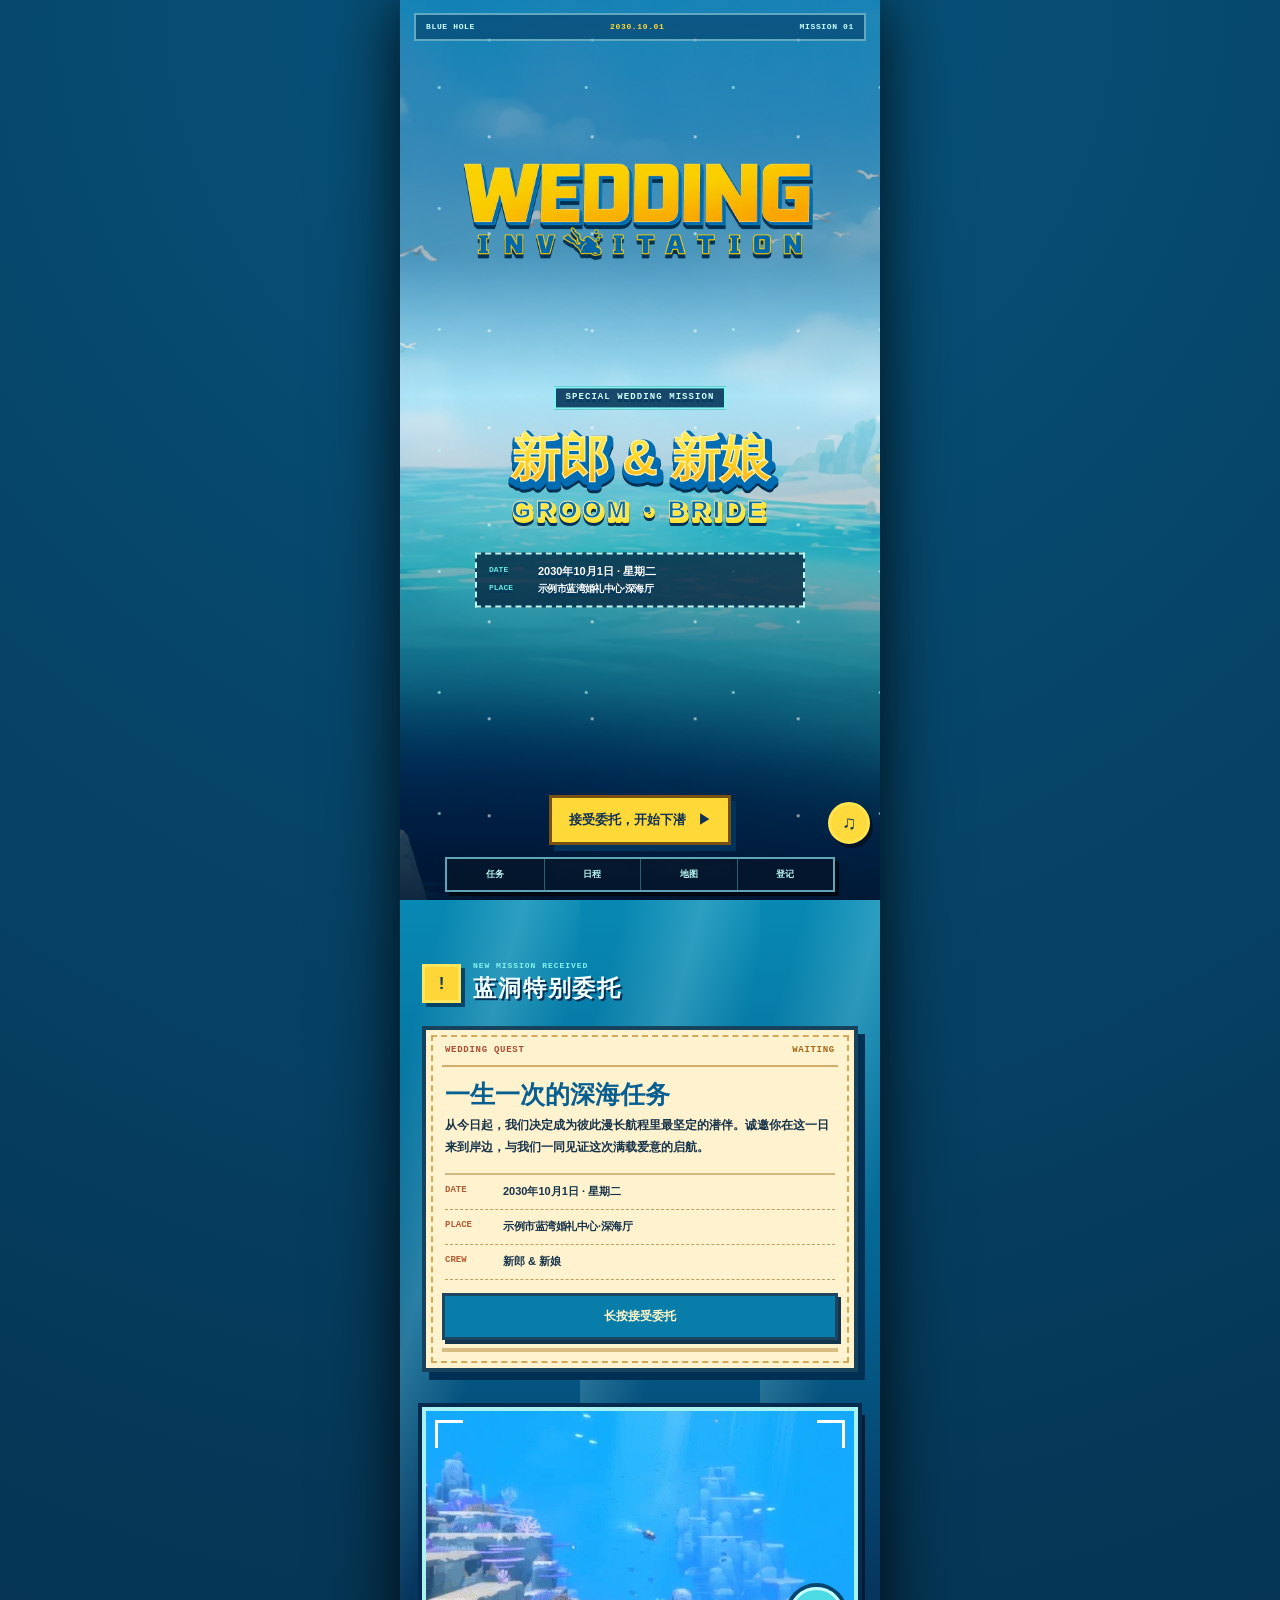
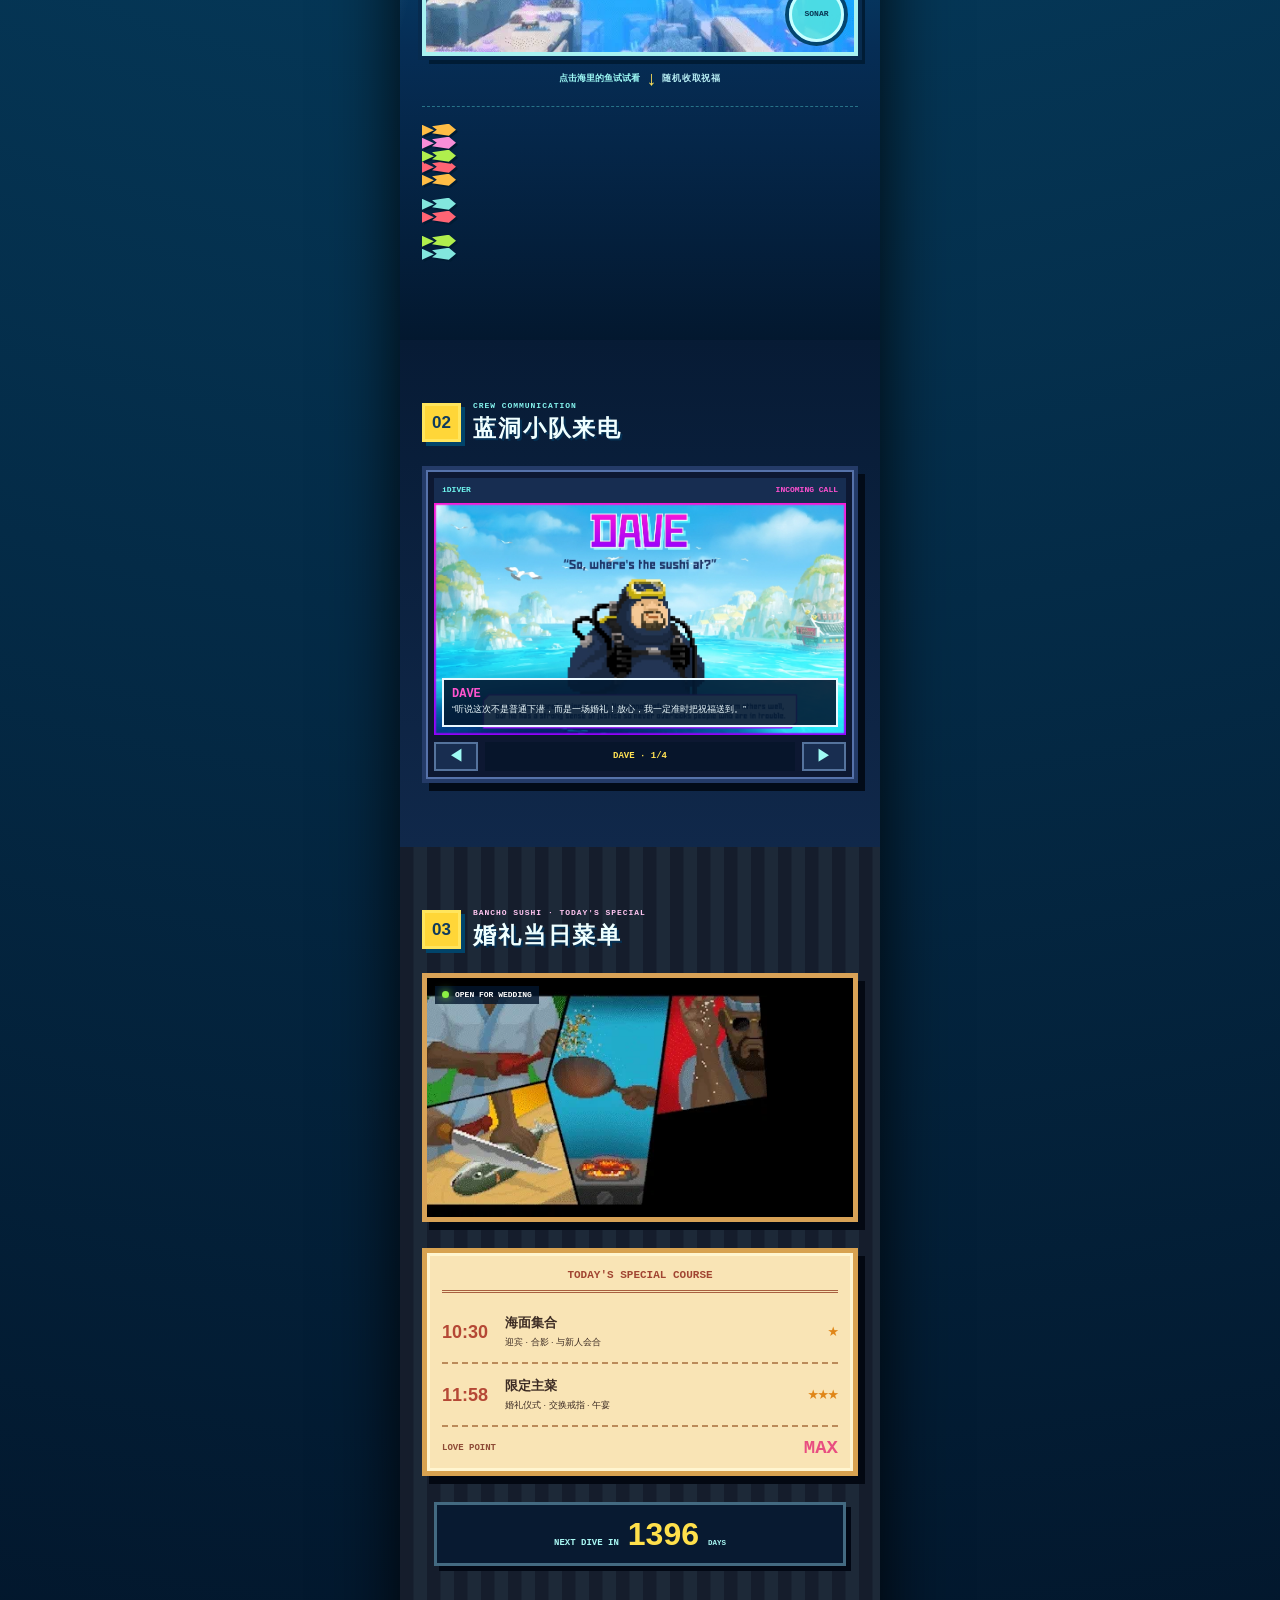
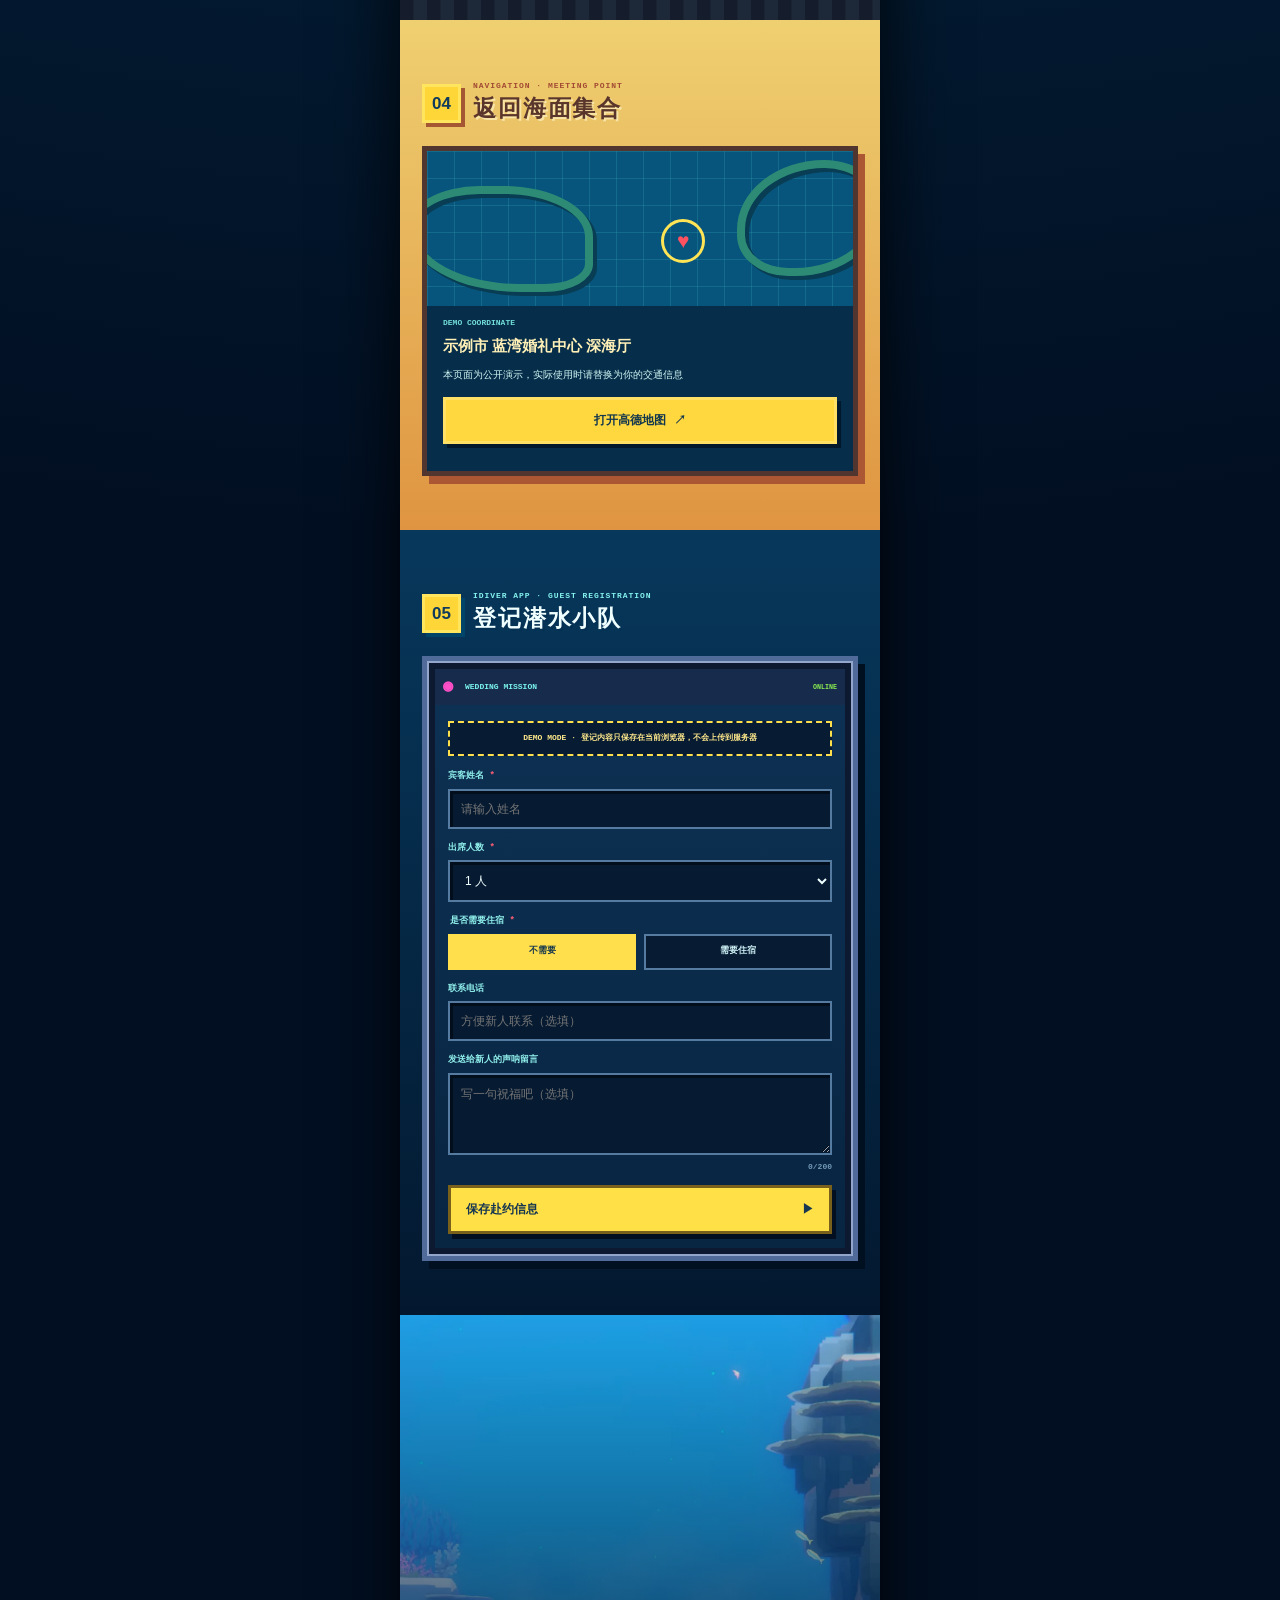
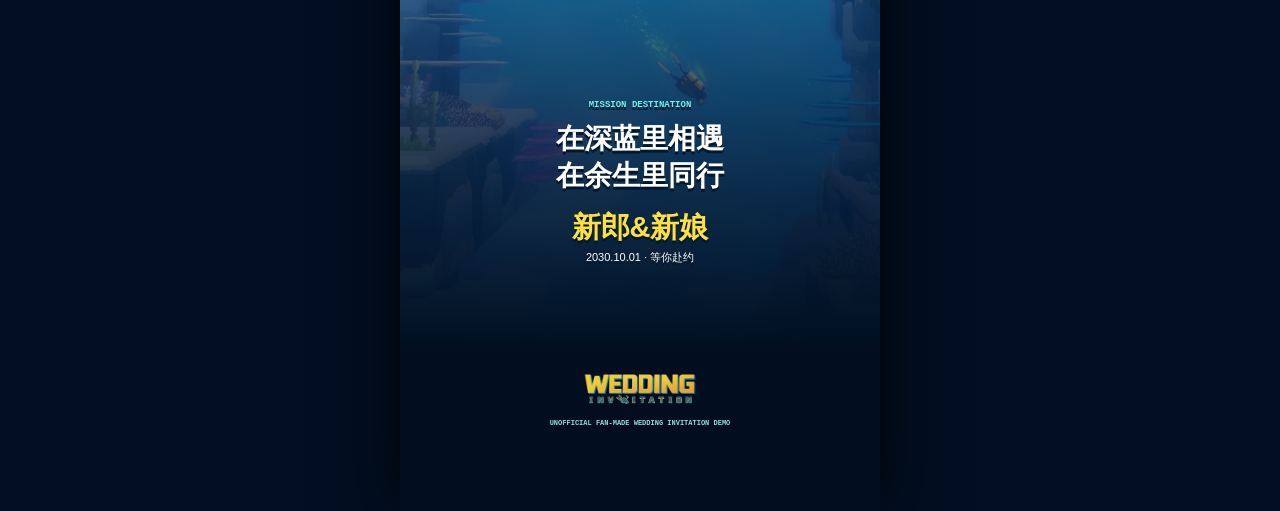
==== index.html @ d57bbf93 "feat: publish complete privacy-safe demo" ====
<!doctype html>
<html lang="zh-CN">
  <head>
    <meta charset="UTF-8" />
    <meta name="viewport" content="width=device-width, initial-scale=1.0, viewport-fit=cover" />
    <meta name="theme-color" content="#041a33" />
    <meta name="description" content="蓝洞特别委托：一份潜水冒险主题的互动婚礼邀请函公开演示。" />
    <meta property="og:type" content="website" />
    <meta property="og:title" content="BLUE HOLE WEDDING｜互动婚礼请柬 Demo" />
    <meta property="og:description" content="潜入蓝洞，接受一场关于爱与相聚的特别委托。" />
    <meta property="og:image" content="https://mastrena.github.io/dave-diver-wedding-invitation/assets/wedding-invitation-logo.png" />
    <meta property="og:image:alt" content="WEDDING INVITATION" />
    <meta name="twitter:card" content="summary_large_image" />
    <meta name="twitter:title" content="BLUE HOLE WEDDING｜互动婚礼请柬 Demo" />
    <meta name="twitter:description" content="潜入蓝洞，接受一场关于爱与相聚的特别委托。" />
    <meta name="twitter:image" content="https://mastrena.github.io/dave-diver-wedding-invitation/assets/wedding-invitation-logo.png" />
    <title>BLUE HOLE WEDDING｜互动婚礼请柬 Demo</title>
    <link rel="icon" type="image/png" href="./assets/wedding-invitation-logo.png" />
    <link rel="stylesheet" href="./style.css" />
    <script type="module" src="./app.js"></script>
  </head>
  <body>
    <main class="phone-shell">
      <section class="hero" id="top">
        <img class="hero-art" src="./assets/dave-key-art-clean.png" alt="蓝洞海面场景" />
        <div class="hero-shade"></div><div class="surface-glitter" aria-hidden="true"></div>
        <div class="hero-hud"><span>BLUE HOLE</span><b>2030.10.01</b><span>MISSION 01</span></div>
        <div class="hero-brand"><img src="./assets/wedding-invitation-logo.png" alt="WEDDING INVITATION" /></div>
        <div class="hero-copy">
          <p class="mission-code">SPECIAL WEDDING MISSION</p>
          <img class="hero-names" src="./assets/demo-wedding-names.svg" alt="新郎与新娘，Groom 与 Bride" />
          <div class="mission-ticket"><span>DATE</span><b>2030年10月1日 · 星期二</b><span>PLACE</span><b class="hero-venue">示例市蓝湾婚礼中心·深海厅</b></div>
        </div>
        <button class="dive-button" id="start-mission" type="button"><span>接受委托，开始下潜</span><b>▶</b></button>
        <p class="start-note">建议开启声音体验 · 点击后播放官方 OST</p>
      </section>

      <div class="game-hud" aria-hidden="true">
        <div class="depth"><small>DEPTH</small><b id="depth-value">0</b><span>M</span></div>
        <div class="oxygen"><span>O₂</span><i><b id="oxygen-fill"></b></i></div>
        <div class="caught"><span>🐟</span><b id="fish-count">0</b><small>/ 5</small></div>
      </div>

      <section class="underwater story-section" id="briefing">
        <div class="water-rays" aria-hidden="true"></div><div class="bubble-field" aria-hidden="true"></div>
        <header class="section-title reveal"><span>!</span><div><p>NEW MISSION RECEIVED</p><h2>蓝洞特别委托</h2></div></header>
        <article class="mission-card reveal">
          <div class="card-top"><span>WEDDING QUEST</span><b id="quest-status">WAITING</b></div>
          <h3>一生一次的深海任务</h3>
          <p>从今日起，我们决定成为彼此漫长航程里最坚定的潜伴。诚邀你在这一日来到岸边，与我们一同见证这次满载爱意的启航。</p>
          <dl><div><dt>DATE</dt><dd>2030年10月1日 · 星期二</dd></div><div><dt>PLACE</dt><dd class="venue-one-line">示例市蓝湾婚礼中心·深海厅</dd></div><div><dt>CREW</dt><dd>新郎 & 新娘</dd></div></dl>
          <button class="accept-button" id="accept-quest" type="button">长按接受委托</button><div class="hold-progress" aria-hidden="true"><i></i></div>
        </article>
        <div class="mission-complete" id="mission-complete" role="status" aria-live="polite"><b>MISSION ACCEPTED</b><span>赴约任务已加入清单</span></div>
        <div class="exploration-frame reveal">
          <img src="./assets/sea-exploration.webp" alt="潜水员戴夫海底探索动画" /><div class="camera-corners" aria-hidden="true"></div>
          <button class="sonar-button" id="sonar-button" type="button" aria-label="释放声呐">SONAR</button><div class="sonar-field" aria-hidden="true"></div>
        </div>
        <p class="scene-caption reveal fish-caption">点击海里的鱼试试看 <b class="fish-arrow" aria-hidden="true">↓</b><small>随机收取祝福</small></p><div class="fish-field" id="fish-field" aria-label="可以捕捉的像素鱼"></div>
      </section>

      <section class="crew-section story-section" id="crew">
        <header class="section-title reveal"><span>02</span><div><p>CREW COMMUNICATION</p><h2>蓝洞小队来电</h2></div></header>
        <div class="crew-phone reveal">
          <div class="phone-top"><span>iDIVER</span><b>INCOMING CALL</b></div>
          <div class="crew-slides" id="crew-slides">
            <article class="crew-slide is-active" data-name="DAVE"><img src="./assets/dave-character.webp" alt="潜水员戴夫角色介绍" /><p><b>DAVE</b>“听说这次不是普通下潜，而是一场婚礼！放心，我一定准时把祝福送到。”</p></article>
            <article class="crew-slide" data-name="BANCHO"><img src="./assets/bancho.webp" alt="班乔角色介绍" /><p><b>BANCHO</b>“真正重要的日子，值得一席认真准备的料理。今日菜单：幸福，无限供应。”</p></article>
            <article class="crew-slide" data-name="COBRA"><img src="./assets/cobra.webp" alt="柯布拉角色介绍" /><p><b>COBRA</b>“船已备好，坐标已确认。10月1日，我们在深海厅集合！”</p></article>
            <article class="crew-slide" data-name="BACON"><img src="./assets/bacon.webp" alt="培根博士角色介绍" /><p><b>DR. BACON</b>“根据我的研究，这将是蓝洞幸福指数最高的一天。请务必亲自参与观察。”</p></article>
          </div>
          <div class="crew-controls"><button type="button" data-crew="prev">◀</button><output id="crew-name">DAVE · 1/4</output><button type="button" data-crew="next">▶</button></div>
        </div>
      </section>

      <section class="schedule-section story-section" id="schedule">
        <header class="section-title light reveal"><span>03</span><div><p>BANCHO SUSHI · TODAY'S SPECIAL</p><h2>婚礼当日菜单</h2></div></header>
        <div class="restaurant-screen reveal"><img src="./assets/sushi-service.webp" alt="班乔寿司店营业动画" /><div class="restaurant-status"><i></i><span>OPEN FOR WEDDING</span></div></div>
        <div class="menu-board reveal">
          <p class="board-title">TODAY'S SPECIAL COURSE</p>
          <article><time>10:30</time><div><b>海面集合</b><span>迎宾 · 合影 · 与新人会合</span></div><strong>★</strong></article>
          <article><time>11:58</time><div><b>限定主菜</b><span>婚礼仪式 · 交换戒指 · 午宴</span></div><strong>★★★</strong></article>
          <div class="menu-total"><span>LOVE POINT</span><b>MAX</b></div>
        </div>
        <div class="countdown-card reveal"><span>NEXT DIVE IN</span><b id="days-count">--</b><small>DAYS</small></div>
      </section>

      <section class="arrival story-section" id="arrival">
        <header class="section-title reveal"><span>04</span><div><p>NAVIGATION · MEETING POINT</p><h2>返回海面集合</h2></div></header>
        <article class="map-console reveal">
          <div class="map-grid" aria-hidden="true"></div><div class="map-pulse" aria-hidden="true"><i></i><b>♥</b></div>
          <p class="coordinate">DEMO COORDINATE</p><h3>示例市 蓝湾婚礼中心 深海厅</h3><p>本页面为公开演示，实际使用时请替换为你的交通信息</p>
          <a href="https://ditu.amap.com/" rel="noreferrer">打开高德地图 <span>↗</span></a>
        </article>
      </section>

      <section class="rsvp-section story-section" id="rsvp">
        <header class="section-title reveal"><span>05</span><div><p>IDIVER APP · GUEST REGISTRATION</p><h2>登记潜水小队</h2></div></header>
        <div class="rsvp-phone reveal">
          <div class="app-bar"><span>◉</span><b>WEDDING MISSION</b><small>ONLINE</small></div>
          <form id="rsvp-form" novalidate>
            <p class="demo-notice">DEMO MODE · 登记内容只保存在当前浏览器，不会上传到服务器</p>
            <label><span>宾客姓名 <b>*</b></span><input name="guestName" maxlength="30" autocomplete="name" required placeholder="请输入姓名" /></label>
            <label><span>出席人数 <b>*</b></span><select name="partySize"><option value="1">1 人</option><option value="2">2 人</option><option value="3">3 人</option><option value="4">4 人</option><option value="5">5 人</option><option value="6">6 人</option></select></label>
            <fieldset id="accommodation-field"><legend>是否需要住宿 <b>*</b></legend><div class="choice-row"><label><input type="radio" name="needsAccommodation" value="no" checked /><span>不需要</span></label><label><input type="radio" name="needsAccommodation" value="yes" /><span>需要住宿</span></label></div></fieldset>
            <div class="date-fields" id="accommodation-dates" hidden><label><span>入住时间</span><input type="datetime-local" name="checkInAt" value="2030-09-30T14:00" /></label><label><span>退房时间</span><input type="datetime-local" name="checkOutAt" value="2030-10-01T12:00" /></label></div>
            <label><span>联系电话</span><input name="phone" maxlength="20" inputmode="tel" autocomplete="tel" placeholder="方便新人联系（选填）" /></label>
            <label><span>发送给新人的声呐留言</span><textarea name="message" maxlength="200" rows="4" placeholder="写一句祝福吧（选填）"></textarea><small><output id="message-count">0</output>/200</small></label>
            <p class="form-error" id="rsvp-error" role="alert" hidden></p><button class="submit-button" type="submit"><span>保存赴约信息</span><b>▶</b></button>
          </form>
          <div class="rsvp-success" id="rsvp-success" tabindex="-1" hidden><div class="success-radar"><i></i><b>✓</b></div><h3 id="rsvp-success-title">登记成功</h3><p id="rsvp-success-summary"></p><button id="rsvp-edit" type="button">修改登记信息</button></div>
        </div>
      </section>

      <section class="ending story-section"><img src="./assets/dave-dive.webp" alt="蓝洞海底场景" /><div class="ending-copy reveal"><p>MISSION DESTINATION</p><h2>在深蓝里相遇<br />在余生里同行</h2><b>新郎&新娘</b><span>2030.10.01 · 等你赴约</span></div></section>
      <footer><img src="./assets/wedding-invitation-logo.png" alt="WEDDING INVITATION" /><p>UNOFFICIAL FAN-MADE WEDDING INVITATION DEMO</p></footer>
    </main>

    <nav class="quick-nav" aria-label="快捷导航"><a href="#briefing">任务</a><a href="#schedule">日程</a><a href="#arrival">地图</a><a href="#rsvp">登记</a></nav>
    <div class="music-dock">
      <audio id="official-bgm" preload="metadata" loop playsinline src="https://audio-ssl.itunes.apple.com/itunes-assets/AudioPreview221/v4/81/7c/fc/817cfcb4-e07a-c9ee-21cc-2fe61ff00906/mzaf_12705664676681936623.plus.aac.p.m4a"></audio>
      <p id="music-hint">点击播放/关闭官方音乐</p><button id="music-toggle" type="button" aria-pressed="false" aria-label="播放官方背景音乐"><span>♫</span></button>
    </div>
  </body>
</html>
---- style.css ----
:root{--deep:#03162c;--navy:#062a4b;--sea:#027ba9;--cyan:#39e6e1;--yellow:#ffd937;--paper:#fff3cf;--pixel-shadow:4px 4px 0 #031a35}*{box-sizing:border-box}html{scroll-behavior:smooth;background:var(--deep)}body{margin:0;background:radial-gradient(circle at 50% 0,#07547d,#020f22 70%);color:#fff;font-family:"Arial Narrow","Microsoft YaHei",sans-serif;-webkit-font-smoothing:none}button,input,select,textarea{font:inherit}button,a{-webkit-tap-highlight-color:transparent}img{display:block;max-width:100%}.phone-shell{width:min(100%,480px);margin:auto;overflow:hidden;background:#063d66;box-shadow:0 0 65px #000d}.hero{position:relative;min-height:100svh;overflow:hidden;background:#087eba}.hero-art{position:absolute;inset:0;width:100%;height:100%;object-fit:cover}.hero-shade{position:absolute;inset:0;background:linear-gradient(#002c4d57 0 28%,#002d4d05 44%,#00152eea 100%)}.surface-glitter{position:absolute;inset:0;opacity:.6;background-image:radial-gradient(circle,#fff 0 1px,transparent 2px),radial-gradient(circle,#baffff 0 1px,transparent 2px);background-position:10% 11%,78% 19%;background-size:103px 97px,147px 121px;animation:glitter 2.4s steps(2) infinite}.hero-hud{position:absolute;z-index:2;top:max(13px,env(safe-area-inset-top));left:14px;right:14px;display:flex;justify-content:space-between;align-items:center;padding:8px 10px;border:2px solid #b6fbff80;color:#c9ffff;background:#023a6399;font:800 8px/1 monospace;letter-spacing:.08em}.hero-hud b{color:var(--yellow)}.hero-copy{position:absolute;z-index:2;top:49%;left:18px;right:18px;transform:translateY(-25%);text-align:center;text-shadow:0 3px #00365f}.official-logo{width:min(52vw,245px);margin:0 auto 9px;filter:drop-shadow(0 5px 0 #003052)}.mission-code{display:inline-block;margin:0;padding:5px 9px;border:2px solid #7ef8f1;color:#cffffc;background:#002f53db;font:900 9px/1 monospace;letter-spacing:.12em}.hero h1{margin:15px 0 7px;color:var(--yellow);font:900 clamp(36px,11.2vw,54px)/.9 Impact,"Arial Black",sans-serif;letter-spacing:.035em;-webkit-text-stroke:2px #8a5011;text-shadow:0 4px #ff992c,0 8px #052b52}.hero h1 span{color:#fff6b4;font-size:.62em;vertical-align:middle}.hero-cn{margin:0;color:#fff;font-size:15px;font-weight:900;letter-spacing:.16em}.mission-ticket{display:grid;grid-template-columns:42px 1fr;gap:4px 7px;width:min(92%,330px);margin:17px auto 0;padding:10px 12px;border:2px dashed #bbf8f4;background:#001d38bd;text-align:left}.mission-ticket span{color:#65e6e0;font:900 8px/1.5 monospace}.mission-ticket b{font-size:11px;line-height:1.3}.dive-button{position:absolute;z-index:4;bottom:max(55px,calc(env(safe-area-inset-bottom) + 48px));left:50%;display:flex;gap:12px;align-items:center;transform:translateX(-50%);width:max-content;padding:13px 17px;border:3px solid #775014;color:#123253;background:var(--yellow);box-shadow:5px 6px #00335c;font-size:13px;font-weight:900;cursor:pointer;animation:buttonPulse 1.5s steps(2) infinite}.start-note{position:absolute;z-index:3;bottom:max(25px,calc(env(safe-area-inset-bottom) + 17px));left:0;right:0;margin:0;color:#c7fbff;text-align:center;font-size:9px;letter-spacing:.06em}.game-hud{position:fixed;z-index:18;top:max(8px,env(safe-area-inset-top));left:50%;display:flex;align-items:center;justify-content:space-between;width:min(calc(100% - 16px),464px);padding:7px 10px;border:2px solid #8df2ef70;background:#001b36d9;backdrop-filter:blur(5px);transform:translateX(-50%) translateY(-140%);transition:transform .4s;pointer-events:none}.game-hud.is-visible{transform:translateX(-50%) translateY(0)}.depth,.caught{display:flex;align-items:baseline;color:#9af5f2;font:800 8px/1 monospace}.depth b{margin-left:5px;color:#fff;font-size:17px}.depth span,.caught small{margin-left:2px}.oxygen{display:flex;gap:6px;align-items:center;color:#f3f5dd;font:900 10px/1 monospace}.oxygen i{width:106px;height:10px;border:2px solid #fff;background:#3c4565}.oxygen b{display:block;width:100%;height:100%;background:linear-gradient(90deg,#8deb3a,#f9e931);transform-origin:left}.caught b{margin-left:5px;color:#fff;font-size:15px}.story-section{position:relative;padding:62px 22px 54px;overflow:hidden}.underwater{min-height:980px;background:linear-gradient(#0789b3 0,#04618f 38%,#062d55 72%,#03182f)}.water-rays{position:absolute;inset:0;background:linear-gradient(105deg,transparent 10%,#c6ffff32 27%,transparent 43%) 0 0/180px 100% repeat-x;animation:rays 9s linear infinite;pointer-events:none}.bubble-field i{position:absolute;bottom:-30px;width:8px;height:8px;border:2px solid #bffcff;border-radius:50%;opacity:.6;animation:rise var(--duration,7s) linear var(--delay,0s) infinite}.section-title{position:relative;z-index:2;display:flex;gap:12px;align-items:center;margin-bottom:22px}.section-title>span{display:grid;place-items:center;width:39px;height:39px;border:3px solid #ffe55d;color:#103b5d;background:#ffd638;box-shadow:4px 4px #01446a;font:900 17px/1 Impact,sans-serif}.section-title p{margin:0 0 3px;color:#85f3ee;font:900 8px/1 monospace;letter-spacing:.12em}.section-title h2{margin:0;color:#efffff;font-size:23px;letter-spacing:.08em;text-shadow:2px 2px #043053}.mission-card{position:relative;z-index:2;padding:16px;border:4px solid #16425c;color:#17334a;background:var(--paper);box-shadow:7px 8px #002f54}.mission-card::after{content:"";position:absolute;inset:5px;border:2px dashed #d4aa5a;pointer-events:none}.card-top{position:relative;z-index:1;display:flex;justify-content:space-between;padding:0 3px 10px;border-bottom:2px solid #d0ac6d;color:#a94e35;font:900 9px/1 monospace;letter-spacing:.08em}.card-top b{color:#a76816}.mission-card h3{position:relative;z-index:1;margin:15px 3px 8px;color:#075f91;font:900 25px/1 Impact,"Arial Black",sans-serif}.mission-card>p{position:relative;z-index:1;margin:0 3px 15px;font-size:12px;line-height:1.8;font-weight:700}.mission-card dl{position:relative;z-index:1;margin:0 3px;border-top:2px solid #d2b77f}.mission-card dl div{display:grid;grid-template-columns:52px 1fr;gap:6px;padding:9px 0;border-bottom:1px dashed #c59d61}.mission-card dt{color:#b15b36;font:900 9px/1.5 monospace}.mission-card dd{margin:0;font-size:11px;line-height:1.45;font-weight:900}.venue-one-line{white-space:nowrap;font-size:clamp(8.5px,2.45vw,11px)!important;letter-spacing:-.04em}.accept-button{position:relative;z-index:2;width:100%;margin-top:13px;padding:12px;border:3px solid #1c4661;color:#fff6c7;background:#087daa;box-shadow:3px 4px #12354c;font-size:12px;font-weight:900;cursor:pointer}.hold-progress{position:relative;z-index:2;height:4px;margin-top:8px;background:#d8bd83}.hold-progress i{display:block;width:0;height:100%;background:#23ad73}.mission-card.is-holding .hold-progress i{width:100%;transition:width 1s linear}.mission-card.is-accepted .accept-button{color:#144330;background:#87de4d}.mission-complete{position:fixed;z-index:40;top:42%;left:50%;display:flex;flex-direction:column;align-items:center;width:min(88%,350px);padding:18px 14px;border:4px solid #fff3a7;color:#fff;background:#092e51e8;box-shadow:0 0 0 5px #ffcc36,8px 9px #001229;opacity:0;transform:translate(-50%,-50%) scale(.7);pointer-events:none}.mission-complete.show{animation:missionPop 2.2s ease both}.mission-complete b{color:#ffe147;font:900 27px/1 Impact,sans-serif}.mission-complete span{margin-top:7px;font-size:11px}.exploration-frame{position:relative;z-index:2;margin-top:35px;border:4px solid #a8f2f1;outline:4px solid #072b4f;box-shadow:7px 8px #001c35;overflow:hidden}.exploration-frame>img{width:100%;aspect-ratio:16/9;object-fit:cover}.camera-corners::before,.camera-corners::after{content:"";position:absolute;width:25px;height:25px;border-color:#fff;border-style:solid;top:9px}.camera-corners::before{left:9px;border-width:3px 0 0 3px}.camera-corners::after{right:9px;border-width:3px 3px 0 0}.sonar-button{position:absolute;right:10px;bottom:10px;width:55px;height:55px;border:3px solid #c6ffff;color:#083451;background:#58e9dfcc;border-radius:50%;box-shadow:0 0 0 4px #04466f;font:900 8px/1 monospace;cursor:pointer}.sonar-field{position:absolute;inset:0;pointer-events:none}.sonar-field i{position:absolute;left:50%;top:50%;width:30px;height:30px;border:3px solid #bcffff;border-radius:50%;transform:translate(-50%,-50%);animation:sonar 1s ease-out both}.scene-caption{position:relative;z-index:2;margin:14px 0 0;color:#9cf8f4;text-align:center;font:800 9px/1.4 monospace}.fish-field{position:relative;z-index:2;height:180px;margin-top:16px;border-top:1px dashed #53cfd270}.pixel-fish{position:absolute;display:block;width:42px;height:22px;border:0;background:transparent;filter:drop-shadow(2px 2px #001b33);cursor:pointer;animation:swim var(--swim,8s) linear infinite}.pixel-fish::before{content:"";position:absolute;left:10px;top:5px;width:24px;height:12px;background:var(--fish,#ffbd45);clip-path:polygon(0 20%,70% 0,100% 50%,70% 100%,0 80%,20% 50%)}.pixel-fish::after{content:"";position:absolute;left:0;top:6px;width:12px;height:11px;background:var(--fish,#ffbd45);clip-path:polygon(100% 50%,0 0,0 100%)}.pixel-fish.caught{animation:caught .55s ease-in forwards;pointer-events:none}.fish-unlock{position:absolute;inset:auto 0 8px;text-align:center;color:#ffe55b;font-weight:900;font-size:12px}.crew-section{background:linear-gradient(#071b35,#10284a);padding-bottom:64px}.crew-phone{position:relative;z-index:2;padding:8px;border:4px solid #243b68;background:#0d1832;box-shadow:7px 8px #020b18,inset 0 0 0 2px #5672aa}.phone-top{display:flex;justify-content:space-between;padding:8px 8px 9px;color:#6ff5ee;background:#172d51;font:900 8px/1 monospace}.phone-top b{color:#ff50d0;animation:blink 1s steps(2) infinite}.crew-slides{position:relative;aspect-ratio:1.777;background:#02162a;overflow:hidden}.crew-slide{position:absolute;inset:0;opacity:0;transform:translateX(10%);transition:opacity .25s,transform .25s;pointer-events:none}.crew-slide.is-active{opacity:1;transform:none;pointer-events:auto}.crew-slide img{width:100%;height:100%;object-fit:cover}.crew-slide p{position:absolute;left:8px;right:8px;bottom:8px;margin:0;padding:8px;border:2px solid #eaf8ff;color:#eefcff;background:#041b34e8;font-size:9px;line-height:1.5}.crew-slide p b{display:block;margin-bottom:3px;color:#ff54cf;font:900 12px/1 monospace}.crew-controls{display:grid;grid-template-columns:44px 1fr 44px;gap:7px;margin-top:7px}.crew-controls button{border:2px solid #55739d;color:#9ffbf4;background:#182d50}.crew-controls output{padding:10px;color:#ffe154;background:#07152b;text-align:center;font:900 9px/1 monospace}.schedule-section{background:repeating-linear-gradient(90deg,#151d2c 0 13px,#1d2938 14px 27px)}.section-title.light p{color:#ffc5f1}.restaurant-screen{position:relative;z-index:2;border:5px solid #d8a257;box-shadow:7px 8px #040913;overflow:hidden}.restaurant-screen img{width:100%;aspect-ratio:16/9;object-fit:cover}.restaurant-status{position:absolute;left:8px;top:8px;display:flex;gap:6px;align-items:center;padding:5px 7px;color:#fff;background:#03162dcc;font:900 8px/1 monospace}.restaurant-status i{width:7px;height:7px;background:#8cf044;border-radius:50%;box-shadow:0 0 8px #8cf044}.menu-board{position:relative;z-index:2;margin-top:26px;padding:17px 15px 13px;border:5px solid #d8a250;color:#3c2b23;background:#f9e4b5;box-shadow:7px 8px #030812,inset 0 0 0 3px #fff5d0}.board-title{margin:0 0 8px;padding-bottom:9px;border-bottom:3px double #a85f40;color:#a14532;text-align:center;font:900 11px/1 monospace}.menu-board article{display:grid;grid-template-columns:54px 1fr auto;gap:9px;align-items:center;padding:13px 0;border-bottom:2px dashed #bb8a59}.menu-board time{color:#b54835;font:900 18px/1 Impact,sans-serif}.menu-board article b{display:block;font-size:13px}.menu-board article span{display:block;margin-top:4px;font-size:9px}.menu-board strong{color:#e08618;font-size:10px}.menu-total{display:flex;justify-content:space-between;align-items:center;padding-top:12px;color:#8d4a36;font:900 9px/1 monospace}.menu-total b{color:#e84e81;font-size:19px}.countdown-card{position:relative;z-index:2;display:flex;align-items:baseline;justify-content:center;gap:9px;margin:26px 12px 0;padding:13px;border:3px solid #436a81;color:#a9f8f4;background:#081a31;box-shadow:5px 5px #020814;font:900 9px/1 monospace}.countdown-card b{color:#ffe04b;font:900 32px/1 Impact,sans-serif}.arrival{background:linear-gradient(#efd071,#df9441);color:#5a352b}.arrival .section-title p{color:#a24a34}.arrival .section-title h2{color:#5a352b;text-shadow:2px 2px #f7e4a6}.arrival .section-title>span{box-shadow:4px 4px #a55632}.map-console{position:relative;z-index:2;min-height:330px;padding:168px 16px 16px;border:5px solid #51352f;background:#062d49;box-shadow:7px 8px #ab5734;overflow:hidden}.map-grid{position:absolute;inset:0 0 auto;height:155px;background-color:#07547d;background-image:linear-gradient(#2a97a955 1px,transparent 1px),linear-gradient(90deg,#2a97a955 1px,transparent 1px);background-size:27px 27px}.map-grid::before,.map-grid::after{content:"";position:absolute;border:8px solid #2d8b75;filter:drop-shadow(4px 4px #083d53)}.map-grid::before{left:-20px;top:35px;width:170px;height:90px;border-radius:45% 55% 30% 70%}.map-grid::after{right:-30px;top:9px;width:130px;height:100px;border-radius:60% 40% 60% 35%}.map-pulse{position:absolute;z-index:2;left:55%;top:68px;width:44px;height:44px}.map-pulse i{position:absolute;inset:0;border:3px solid #ffe456;border-radius:50%;animation:mapPulse 1.7s ease-out infinite}.map-pulse b{position:absolute;inset:0;display:grid;place-items:center;color:#ff5160;font-size:21px}.coordinate{margin:0;color:#72ddd9;font:900 8px/1 monospace}.map-console h3{margin:8px 0 10px;color:#fff0b7;font-size:15px;line-height:1.5}.map-console>p:not(.coordinate){margin:0 0 15px;color:#d1f8f5;font-size:10px}.map-console a{display:flex;justify-content:center;align-items:center;gap:8px;padding:12px;border:3px solid #ffe066;color:#13374d;background:#ffd840;box-shadow:4px 4px #00182c;text-decoration:none;font-size:12px;font-weight:900}.rsvp-section{background:linear-gradient(#07385c,#03182f)}.rsvp-phone{position:relative;z-index:2;padding:8px;border:5px solid #506b9a;background:#0d1931;box-shadow:7px 8px #011020,inset 0 0 0 2px #93a7cd}.app-bar{display:grid;grid-template-columns:22px 1fr auto;align-items:center;padding:10px 8px;color:#7af4ec;background:#172c4c;font:900 8px/1 monospace}.app-bar span{color:#ff4fc8;font-size:16px}.app-bar small{color:#8beb50}.rsvp-phone form{padding:16px 13px 14px;color:#e8ffff;background:linear-gradient(#0d3153,#082542)}.rsvp-phone form>label,.date-fields label{display:block;margin-bottom:14px}.rsvp-phone label>span,.rsvp-phone legend{display:block;margin-bottom:6px;color:#8feeea;font:900 9px/1.3 monospace}.rsvp-phone label>span b,.rsvp-phone legend b{color:#ff5e77}.rsvp-phone input,.rsvp-phone select,.rsvp-phone textarea{width:100%;padding:11px;border:2px solid #557ba1;border-radius:0;outline:none;color:#efffff;background:#061a31;box-shadow:inset 3px 3px #020e1c;font-size:12px}.rsvp-phone input:focus,.rsvp-phone select:focus,.rsvp-phone textarea:focus{border-color:#7ff7ef}.rsvp-phone [aria-invalid="true"]{border-color:#ff5d65!important}.rsvp-phone textarea{resize:vertical}.rsvp-phone label>small{display:block;margin-top:4px;color:#739ab7;text-align:right;font:800 8px/1 monospace}.rsvp-phone fieldset{margin:0 0 14px;padding:0;border:0}.choice-row{display:grid;grid-template-columns:1fr 1fr;gap:8px}.choice-row label{margin:0}.choice-row input{position:absolute;opacity:0}.choice-row span{display:block!important;margin:0!important;padding:10px;border:2px solid #557ba1;color:#cceff3!important;background:#071b33;text-align:center}.choice-row input:checked+span{border-color:#ffe04c;color:#18384d!important;background:#ffe04c}.date-fields{display:grid;grid-template-columns:1fr 1fr;gap:9px}.date-fields label{min-width:0}.date-fields input{padding:9px 5px;font-size:9px}.form-error{margin:0 0 12px;padding:9px;border:2px solid #ff6a6e;color:#ffd4d4;background:#4c1727;font-size:10px}.submit-button{display:flex;justify-content:space-between;width:100%;padding:13px 15px;border:3px solid #79601b;color:#173751;background:#ffe046;box-shadow:4px 5px #020f20;font-size:12px;font-weight:900}.submit-button:disabled{opacity:.6}.rsvp-success{padding:31px 17px;color:#eaffff;background:#082746;text-align:center}.success-radar{position:relative;width:90px;height:90px;margin:0 auto 18px;border:3px solid #74f2e8;border-radius:50%;background:repeating-radial-gradient(circle,transparent 0 14px,#32bdb944 15px 16px)}.success-radar i{position:absolute;inset:0;border-top:2px solid #a6fff7;border-radius:50%;animation:spin 2s linear infinite}.success-radar b{position:absolute;inset:0;display:grid;place-items:center;color:#ffe347;font-size:34px}.rsvp-success h3{margin:0;color:#ffe04c;font-size:20px}.rsvp-success p{font-size:11px;line-height:1.7}.rsvp-success button{padding:10px 15px;border:2px solid #75e9e4;color:#dffffc;background:#0a4867}.ending{min-height:630px;padding:0;background:#03182f}.ending>img{position:absolute;inset:0;width:100%;height:100%;object-fit:cover}.ending::after{content:"";position:absolute;inset:0;background:linear-gradient(#00122c1f,#00142edb 75%,#001022)}.ending-copy{position:absolute;z-index:2;left:22px;right:22px;bottom:80px;text-align:center;text-shadow:0 3px #00182f}.ending-copy p{margin:0 0 10px;color:#74eee8;font:900 9px/1 monospace}.ending-copy h2{margin:0 0 18px;font-size:28px;line-height:1.35}.ending-copy b{display:block;color:#ffe043;font:900 29px/1 Impact,sans-serif}.ending-copy span{display:block;margin-top:8px;font-size:11px}footer{padding:25px 20px calc(82px + env(safe-area-inset-bottom));color:#91ddd9;background:#020e20;text-align:center}footer img{width:115px;margin:0 auto 10px;filter:grayscale(.3)}footer p{margin:0;font:800 7px/1.5 monospace}.quick-nav{position:fixed;z-index:20;left:50%;bottom:max(8px,env(safe-area-inset-bottom));display:grid;grid-template-columns:repeat(4,1fr);width:min(calc(100% - 88px),390px);border:2px solid #5fa5b7;background:#05172de8;box-shadow:4px 4px #0009;transform:translateX(-50%);backdrop-filter:blur(7px)}.quick-nav a{padding:9px 3px;color:#b8f6f2;text-align:center;text-decoration:none;font-size:9px;font-weight:900}.quick-nav a+a{border-left:1px solid #315d75}.music-dock{position:fixed;z-index:30;right:max(10px,calc((100vw - 480px)/2 + 10px));bottom:max(10px,env(safe-area-inset-bottom))}.music-dock>p{position:absolute;right:50px;bottom:4px;width:max-content;margin:0;padding:7px 9px;border:2px solid #ffe05a;color:#173650;background:#fff1bd;box-shadow:3px 3px #00162c;font-size:9px;font-weight:900;transition:.25s}.music-dock>p::after{content:"";position:absolute;right:-8px;top:10px;border-width:5px 0 5px 7px;border-style:solid;border-color:transparent transparent transparent #ffe05a}.music-dock>p.is-hidden{opacity:0;transform:translateY(8px);pointer-events:none}.music-dock>button{display:grid;place-items:center;width:42px;height:42px;border:3px solid #ffe44f;color:#173954;background:#ffda3d;border-radius:50%;box-shadow:3px 4px #001329;font-size:19px}.music-dock>button.playing{color:#fff;background:#e835a9;animation:musicPulse 1.3s ease-in-out infinite}.music-player{position:absolute;right:0;bottom:52px;width:min(300px,calc(100vw - 28px));padding:7px;border:3px solid #70eae3;background:#061a31;box-shadow:6px 7px #000b}.music-player>div:first-child{display:flex;flex-direction:column;padding:3px 34px 8px 3px;color:#fff;font-size:9px}.music-player>div:first-child b{color:#ffe046;font:900 10px/1 monospace}.music-player>div:first-child span{margin-top:3px;color:#a5e8e4}.music-player>button{position:absolute;right:7px;top:7px;width:27px;height:27px;border:2px solid #506d8b;color:#fff;background:#142d4b}.music-player iframe{display:block;width:100%;aspect-ratio:16/9;border:0}.reveal{opacity:0;transform:translateY(20px);transition:opacity .65s,transform .65s}.reveal.is-visible{opacity:1;transform:none}@keyframes rise{to{transform:translateY(-1050px) translateX(23px);opacity:0}}@keyframes swim{from{transform:translateX(-65px)}to{transform:translateX(430px)}}@keyframes sonar{to{width:400px;height:400px;opacity:0}}@keyframes caught{to{transform:translateY(-75px) scale(.2) rotate(25deg);opacity:0}}@keyframes mapPulse{to{transform:scale(2.4);opacity:0}}@keyframes missionPop{0%{opacity:0;transform:translate(-50%,-50%) scale(.7)}15%,72%{opacity:1;transform:translate(-50%,-50%) scale(1)}100%{opacity:0;transform:translate(-50%,-60%) scale(1)}}@keyframes glitter{50%{opacity:.25}}@keyframes rays{to{background-position:180px 0}}@keyframes buttonPulse{50%{transform:translateX(-50%) translateY(2px)}}@keyframes blink{50%{opacity:.35}}@keyframes spin{to{transform:rotate(360deg)}}@keyframes musicPulse{50%{box-shadow:0 0 0 7px #ed3bad44,3px 4px #001329}}@media(prefers-reduced-motion:reduce){*{scroll-behavior:auto!important;animation-duration:.01ms!important;animation-iteration-count:1!important}.reveal{opacity:1;transform:none}}@media(max-width:360px){.story-section{padding-inline:16px}.mission-card dl div{grid-template-columns:45px 1fr}.venue-one-line{font-size:8px!important}.date-fields{grid-template-columns:1fr}.hero h1{font-size:35px}.oxygen i{width:76px}.crew-slide p{font-size:8px}.music-player{width:278px}}
[hidden]{display:none!important}
.music-player>p{margin:3px 3px 7px;color:#b9ece9;font-size:9px}.music-player>a{display:block;padding:8px;border:2px solid #506d8b;color:#ffe04b;background:#0d2946;text-align:center;text-decoration:none;font-size:9px;font-weight:900}
.official-logo{width:min(76vw,330px);filter:drop-shadow(0 4px 0 #003052)}.hero-venue{font-size:clamp(8px,2.45vw,10px)!important;letter-spacing:-.06em;white-space:nowrap}.fish-caption{display:flex;align-items:center;justify-content:center;gap:5px}.fish-caption small{color:#b8eff5;font-size:9px;letter-spacing:.08em}.fish-arrow{color:#ffe15a;font-size:20px;line-height:1;text-shadow:2px 2px 0 #003052;animation:fish-arrow-bounce .75s steps(2,end) infinite}.fish-blessing{position:absolute;z-index:6;max-width:160px;margin:0;padding:7px 9px;border:2px solid #003052;background:#fff2b8;color:#003052;box-shadow:3px 3px 0 #007a93;font-size:11px;font-weight:900;line-height:1.35;pointer-events:none;animation:blessing-pop 2.4s ease both}.fish-blessing::after{position:absolute;bottom:-7px;left:22px;width:10px;height:10px;border-right:2px solid #003052;border-bottom:2px solid #003052;background:#fff2b8;content:"";transform:rotate(45deg)}.music-dock{bottom:max(56px,calc(env(safe-area-inset-bottom) + 52px))}@keyframes fish-arrow-bounce{50%{transform:translateY(5px)}}@keyframes blessing-pop{0%{opacity:0;transform:translateY(12px) scale(.7)}14%,76%{opacity:1;transform:translateY(0) scale(1)}100%{opacity:0;transform:translateY(-20px) scale(.96)}}
.hero-brand{position:absolute;z-index:2;top:16.5%;left:50%;width:min(82vw,365px);transform:translateX(-50%);filter:drop-shadow(0 4px 0 #003052)}.hero-brand img{width:100%;height:auto}
.hero h1{display:flex;align-items:center;justify-content:center;gap:10px;white-space:nowrap}.hero h1 .name-word{display:block;color:var(--yellow);font:inherit;line-height:.9}.hero h1 .name-divider{display:block;color:#fff6b4;font-size:.62em;font-style:normal;line-height:1;transform:translateY(1px);-webkit-text-stroke:0;text-shadow:0 2px #052b52}
.hero .hero-cn-name{margin:15px 0 0;font-size:clamp(32px,9.8vw,46px);letter-spacing:.065em}.hero-en-name{display:flex;align-items:center;justify-content:center;gap:7px;margin:9px 0 0;color:#fff6b4;font:900 clamp(14px,4.25vw,18px)/1 Impact,"Arial Black",sans-serif;letter-spacing:.08em;text-shadow:0 2px #00365f}.hero-en-name b{font:inherit}.hero-en-name i{color:var(--yellow);font-size:.82em;font-style:normal;line-height:1;transform:translateY(1px)}
.hero .hero-cn-name{color:#fff6b4;font-family:"Arial Narrow","Microsoft YaHei",sans-serif;font-weight:900;-webkit-text-stroke:0;text-shadow:0 3px #00365f}.hero .hero-cn-name .name-word{color:#fff6b4;font-family:inherit}.hero .hero-cn-name .name-divider{color:#ffe35a;text-shadow:0 2px #00365f}.hero-en-name{color:var(--yellow);font-family:Impact,"Arial Black",sans-serif;-webkit-text-stroke:1px #8a5011;text-shadow:0 2px #ff992c,0 4px #052b52}.hero-en-name b{color:var(--yellow)}.hero-en-name i{color:#fff6b4;text-shadow:0 2px #052b52}
.accept-button{-webkit-user-select:none;user-select:none;-webkit-touch-callout:none;touch-action:manipulation}
.hero-names{width:min(70vw,310px);margin:15px auto 0;filter:drop-shadow(0 3px 0 #003052)}
.demo-notice{margin:0 0 15px;padding:9px;border:2px dashed #ffe04c;color:#ffe98b;background:#071b33;font:900 8px/1.6 monospace;text-align:center}
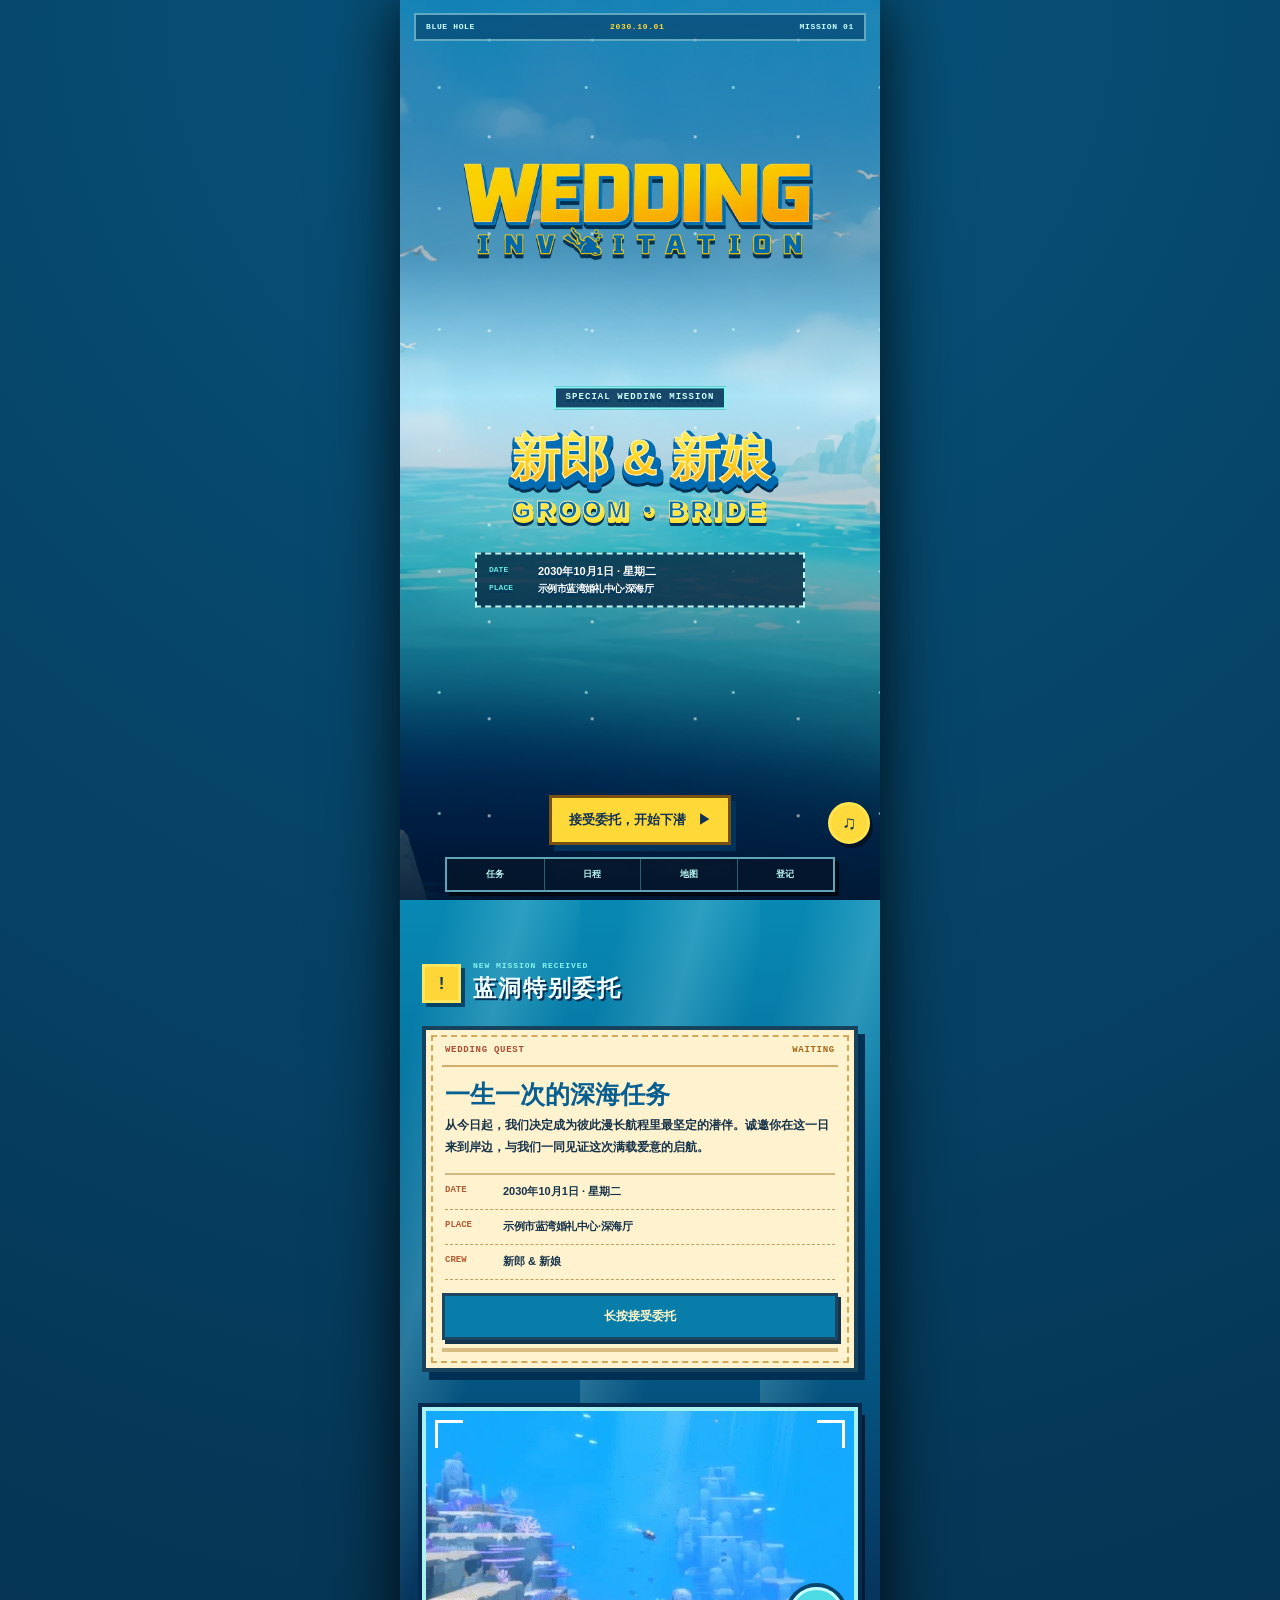
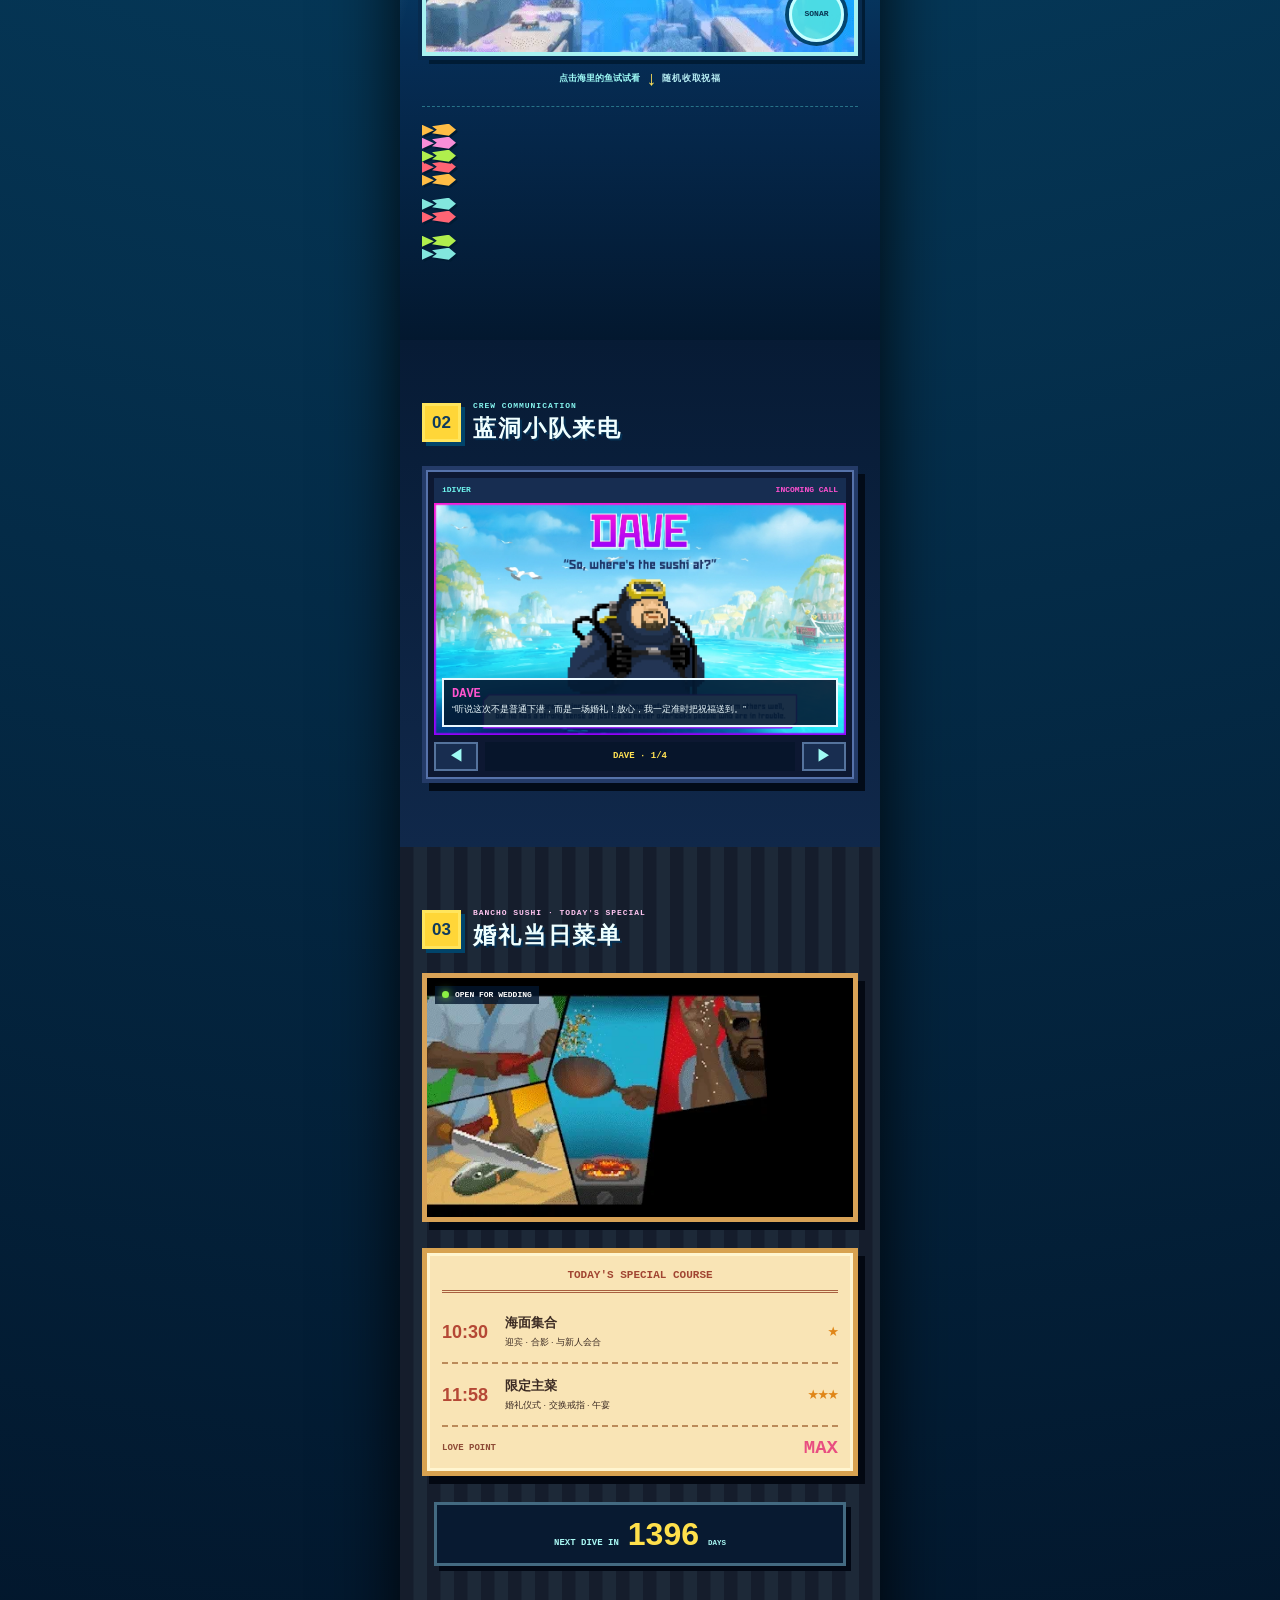
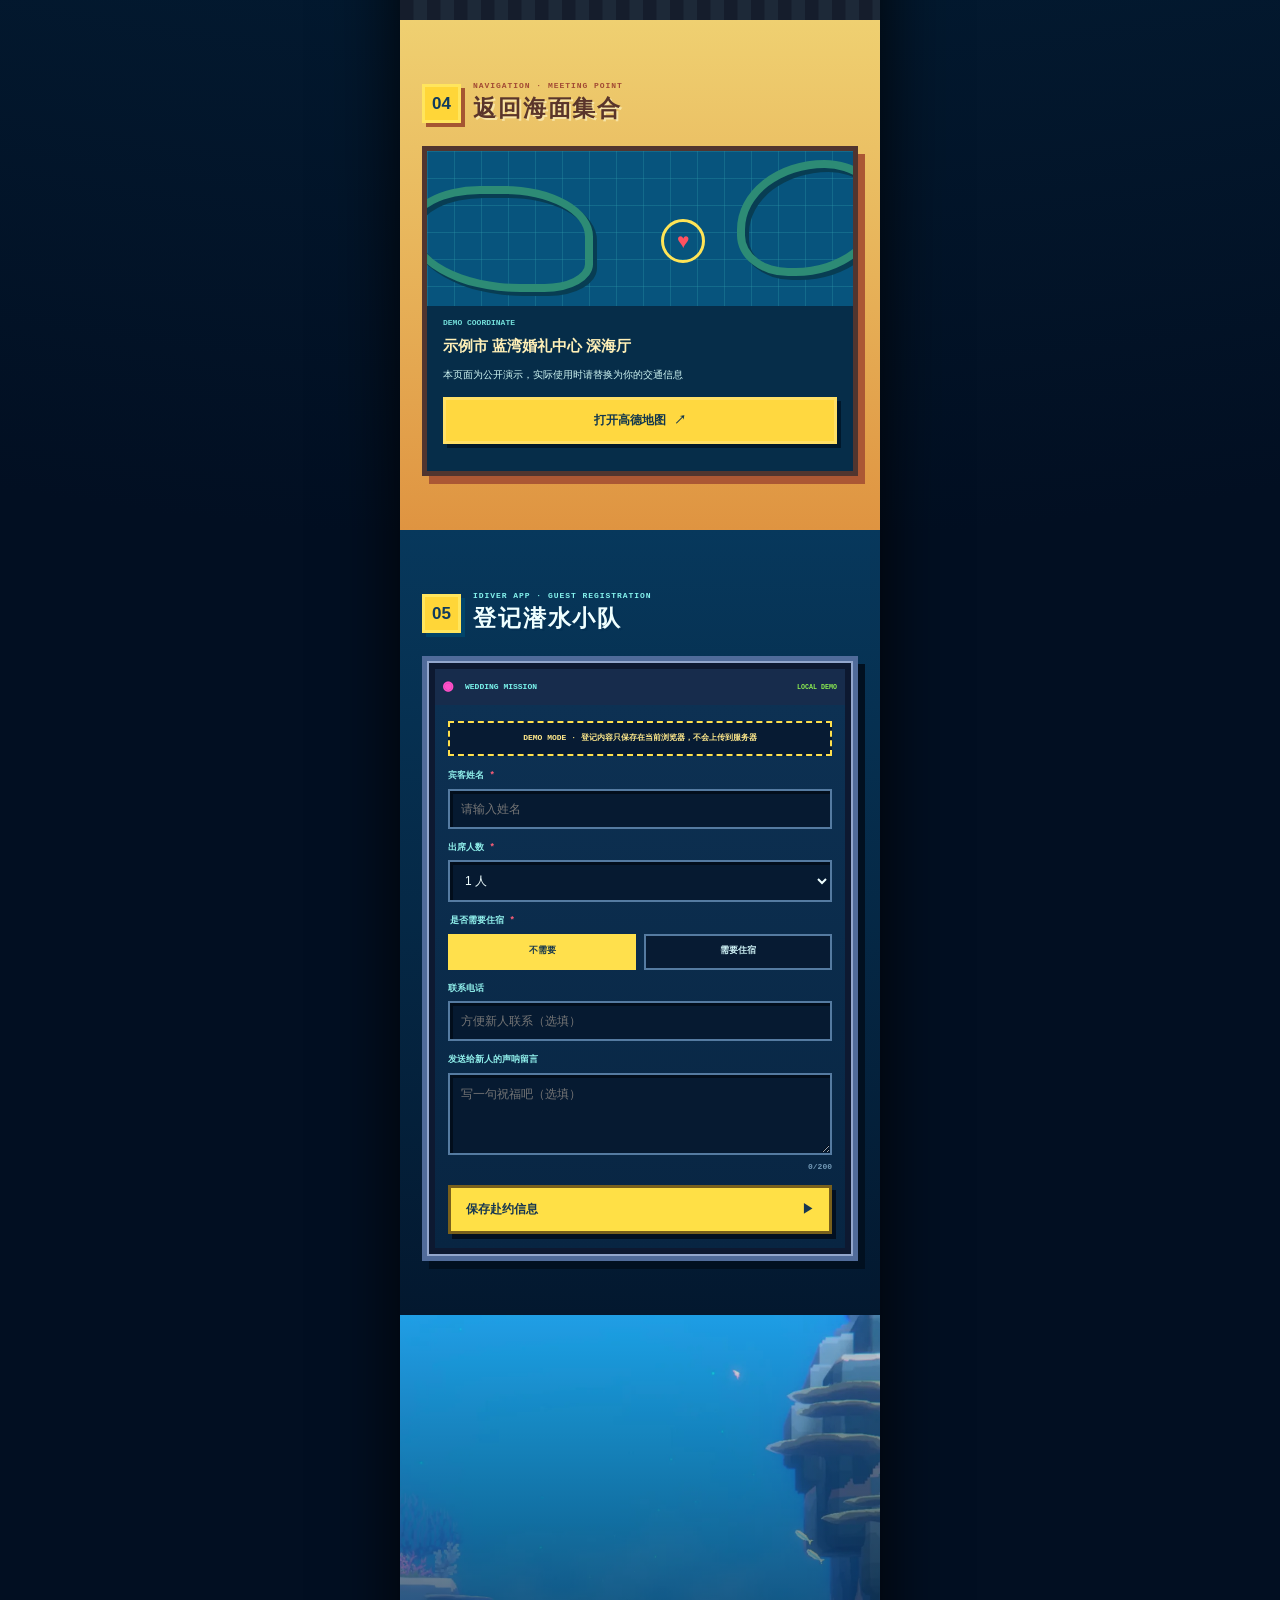
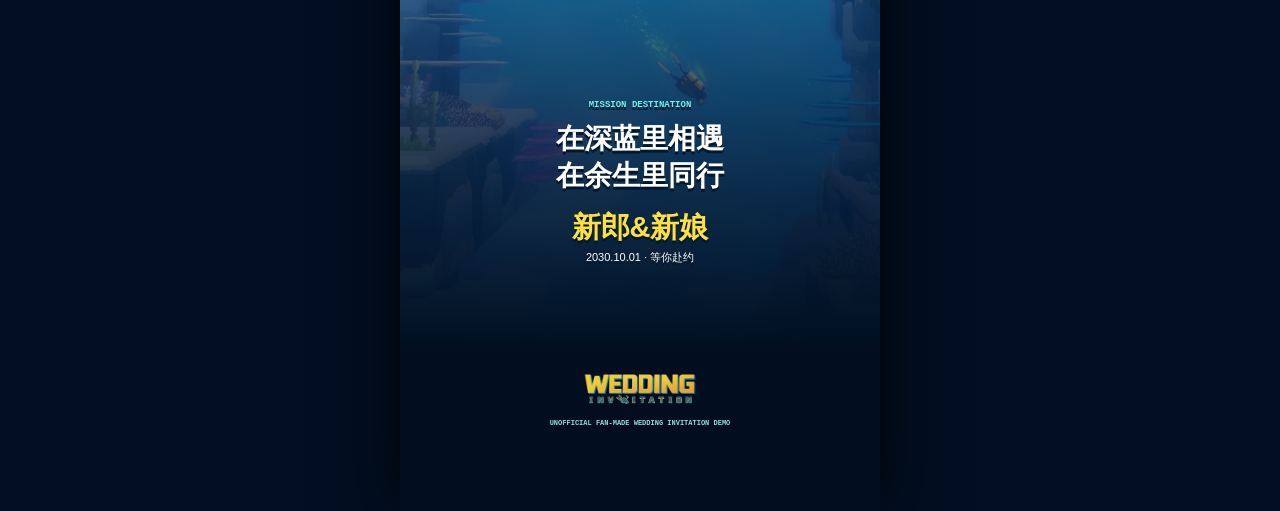
==== commit 6f235bd6: "fix: 修复互动问题并简化宾客后台接入" ====
--- a/index.html
+++ b/index.html
@@ -8,6 +8,7 @@
     <meta property="og:type" content="website" />
     <meta property="og:title" content="BLUE HOLE WEDDING｜互动婚礼请柬 Demo" />
     <meta property="og:description" content="潜入蓝洞，接受一场关于爱与相聚的特别委托。" />
+    <meta property="og:url" content="https://blue-hole-wedding-invitation-demo.pages.dev/" />
     <meta property="og:image" content="https://mastrena.github.io/dave-diver-wedding-invitation/assets/wedding-invitation-logo.png" />
     <meta property="og:image:alt" content="WEDDING INVITATION" />
     <meta name="twitter:card" content="summary_large_image" />
@@ -15,6 +16,7 @@
     <meta name="twitter:description" content="潜入蓝洞，接受一场关于爱与相聚的特别委托。" />
     <meta name="twitter:image" content="https://mastrena.github.io/dave-diver-wedding-invitation/assets/wedding-invitation-logo.png" />
     <title>BLUE HOLE WEDDING｜互动婚礼请柬 Demo</title>
+    <link rel="canonical" href="https://blue-hole-wedding-invitation-demo.pages.dev/" />
     <link rel="icon" type="image/png" href="./assets/wedding-invitation-logo.png" />
     <link rel="stylesheet" href="./style.css" />
     <script type="module" src="./app.js"></script>
@@ -69,7 +71,7 @@
             <article class="crew-slide" data-name="COBRA"><img src="./assets/cobra.webp" alt="柯布拉角色介绍" /><p><b>COBRA</b>“船已备好，坐标已确认。10月1日，我们在深海厅集合！”</p></article>
             <article class="crew-slide" data-name="BACON"><img src="./assets/bacon.webp" alt="培根博士角色介绍" /><p><b>DR. BACON</b>“根据我的研究，这将是蓝洞幸福指数最高的一天。请务必亲自参与观察。”</p></article>
           </div>
-          <div class="crew-controls"><button type="button" data-crew="prev">◀</button><output id="crew-name">DAVE · 1/4</output><button type="button" data-crew="next">▶</button></div>
+          <div class="crew-controls"><button type="button" data-crew="prev" aria-label="上一位小队成员">◀</button><output id="crew-name">DAVE · 1/4</output><button type="button" data-crew="next" aria-label="下一位小队成员">▶</button></div>
         </div>
       </section>
 
@@ -90,14 +92,14 @@
         <article class="map-console reveal">
           <div class="map-grid" aria-hidden="true"></div><div class="map-pulse" aria-hidden="true"><i></i><b>♥</b></div>
           <p class="coordinate">DEMO COORDINATE</p><h3>示例市 蓝湾婚礼中心 深海厅</h3><p>本页面为公开演示，实际使用时请替换为你的交通信息</p>
-          <a href="https://ditu.amap.com/" rel="noreferrer">打开高德地图 <span>↗</span></a>
+          <a href="https://ditu.amap.com/" target="_blank" rel="noopener noreferrer">打开高德地图 <span>↗</span></a>
         </article>
       </section>
 
       <section class="rsvp-section story-section" id="rsvp">
         <header class="section-title reveal"><span>05</span><div><p>IDIVER APP · GUEST REGISTRATION</p><h2>登记潜水小队</h2></div></header>
         <div class="rsvp-phone reveal">
-          <div class="app-bar"><span>◉</span><b>WEDDING MISSION</b><small>ONLINE</small></div>
+          <div class="app-bar"><span>◉</span><b>WEDDING MISSION</b><small>LOCAL DEMO</small></div>
           <form id="rsvp-form" novalidate>
             <p class="demo-notice">DEMO MODE · 登记内容只保存在当前浏览器，不会上传到服务器</p>
             <label><span>宾客姓名 <b>*</b></span><input name="guestName" maxlength="30" autocomplete="name" required placeholder="请输入姓名" /></label>
@@ -109,6 +111,7 @@
             <p class="form-error" id="rsvp-error" role="alert" hidden></p><button class="submit-button" type="submit"><span>保存赴约信息</span><b>▶</b></button>
           </form>
           <div class="rsvp-success" id="rsvp-success" tabindex="-1" hidden><div class="success-radar"><i></i><b>✓</b></div><h3 id="rsvp-success-title">登记成功</h3><p id="rsvp-success-summary"></p><button id="rsvp-edit" type="button">修改登记信息</button></div>
+          <div class="rsvp-external" id="rsvp-external" hidden><div class="success-radar"><i></i><b>↗</b></div><h3>宾客登记已开启</h3><p>点击下方按钮填写赴约信息。提交后，新人可以在表单后台统一查看和导出名单。</p><a id="rsvp-external-link" href="#" target="_blank" rel="noopener noreferrer">填写赴约信息 <span>↗</span></a></div>
         </div>
       </section>
 
--- a/style.css
+++ b/style.css
@@ -9,3 +9,4 @@
 .accept-button{-webkit-user-select:none;user-select:none;-webkit-touch-callout:none;touch-action:manipulation}
 .hero-names{width:min(70vw,310px);margin:15px auto 0;filter:drop-shadow(0 3px 0 #003052)}
 .demo-notice{margin:0 0 15px;padding:9px;border:2px dashed #ffe04c;color:#ffe98b;background:#071b33;font:900 8px/1.6 monospace;text-align:center}
+.rsvp-external{padding:38px 22px 32px;text-align:center}.rsvp-external h3{margin:17px 0 9px;color:#fff;font:900 20px/1.25 "Arial Narrow","Microsoft YaHei",sans-serif}.rsvp-external p{margin:0 0 22px;color:#b8dded;font:700 12px/1.8 monospace}.rsvp-external a{display:flex;align-items:center;justify-content:center;gap:12px;min-height:52px;border:3px solid #052b52;box-shadow:0 4px 0 #001d35;color:#052b52;background:#ffe24d;font:900 15px/1 "Arial Narrow","Microsoft YaHei",sans-serif;text-decoration:none}.rsvp-external a:focus-visible{outline:3px solid #fff;outline-offset:4px}
